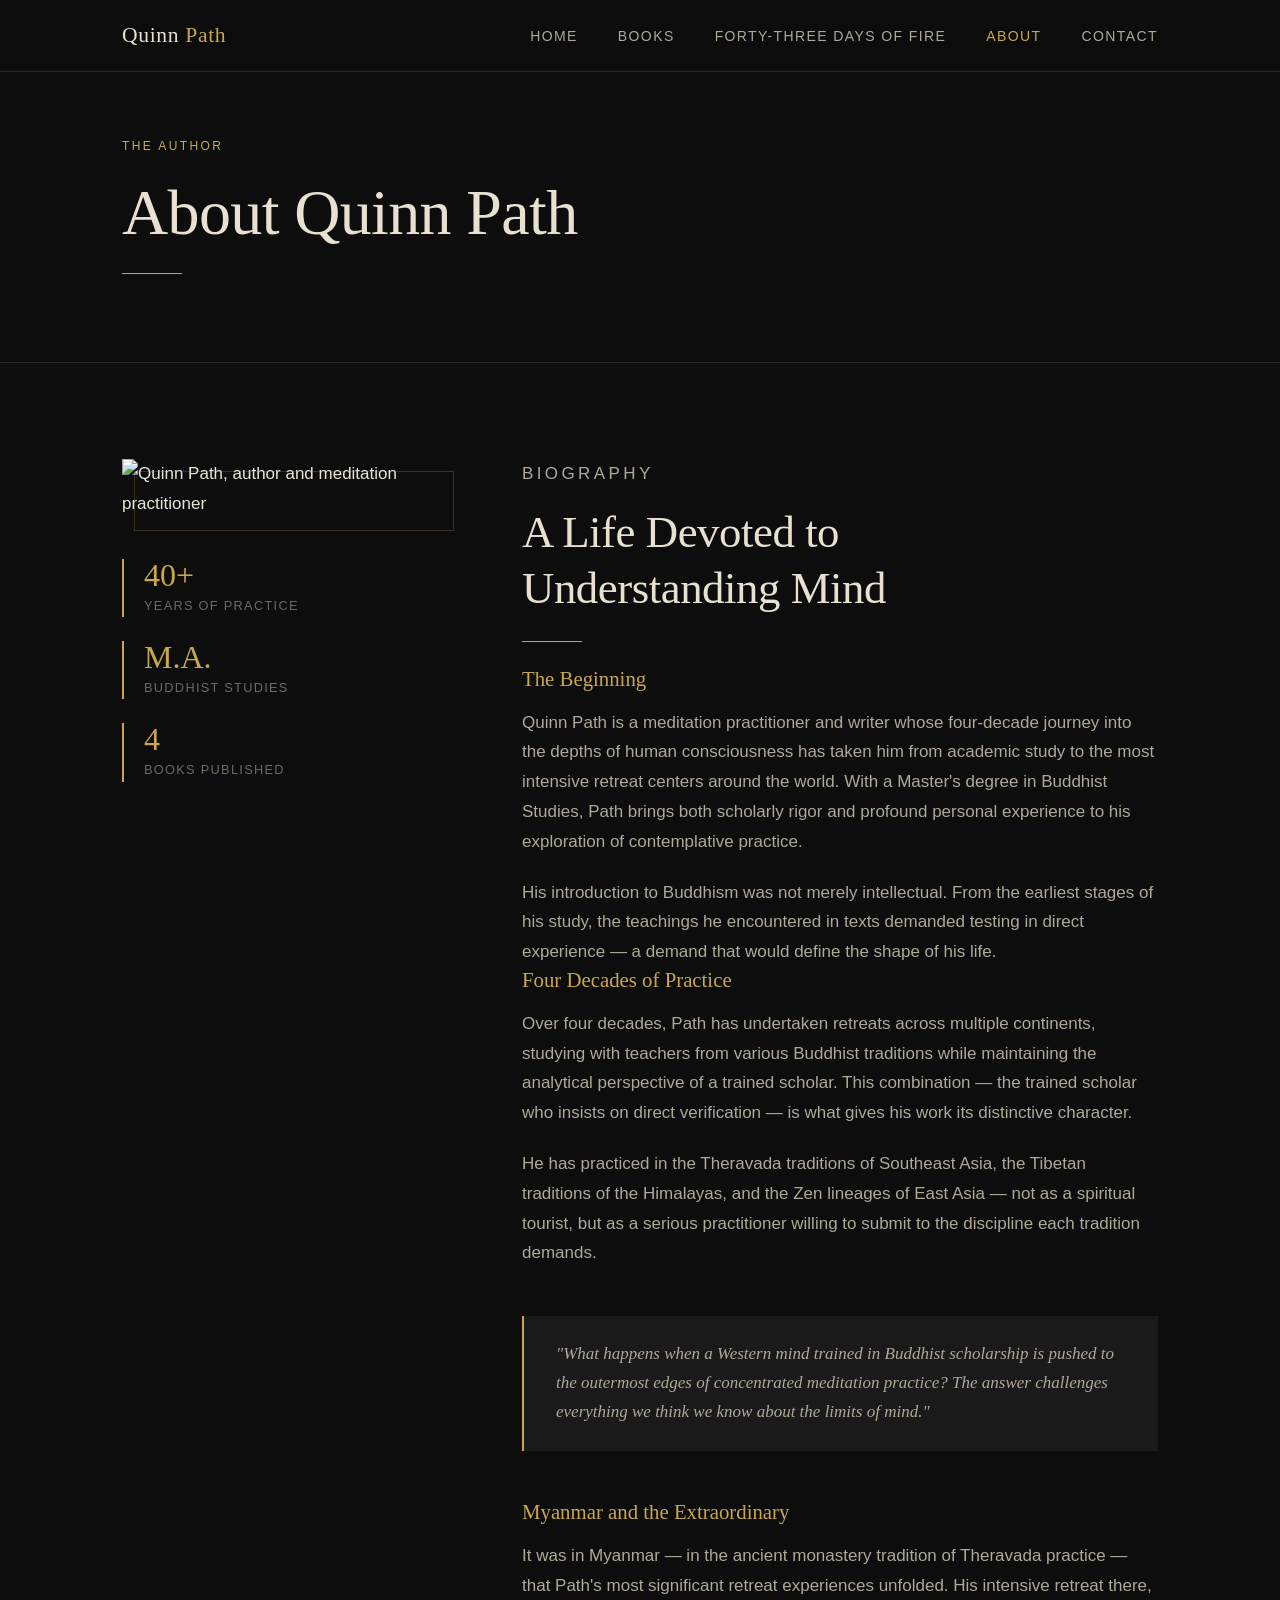
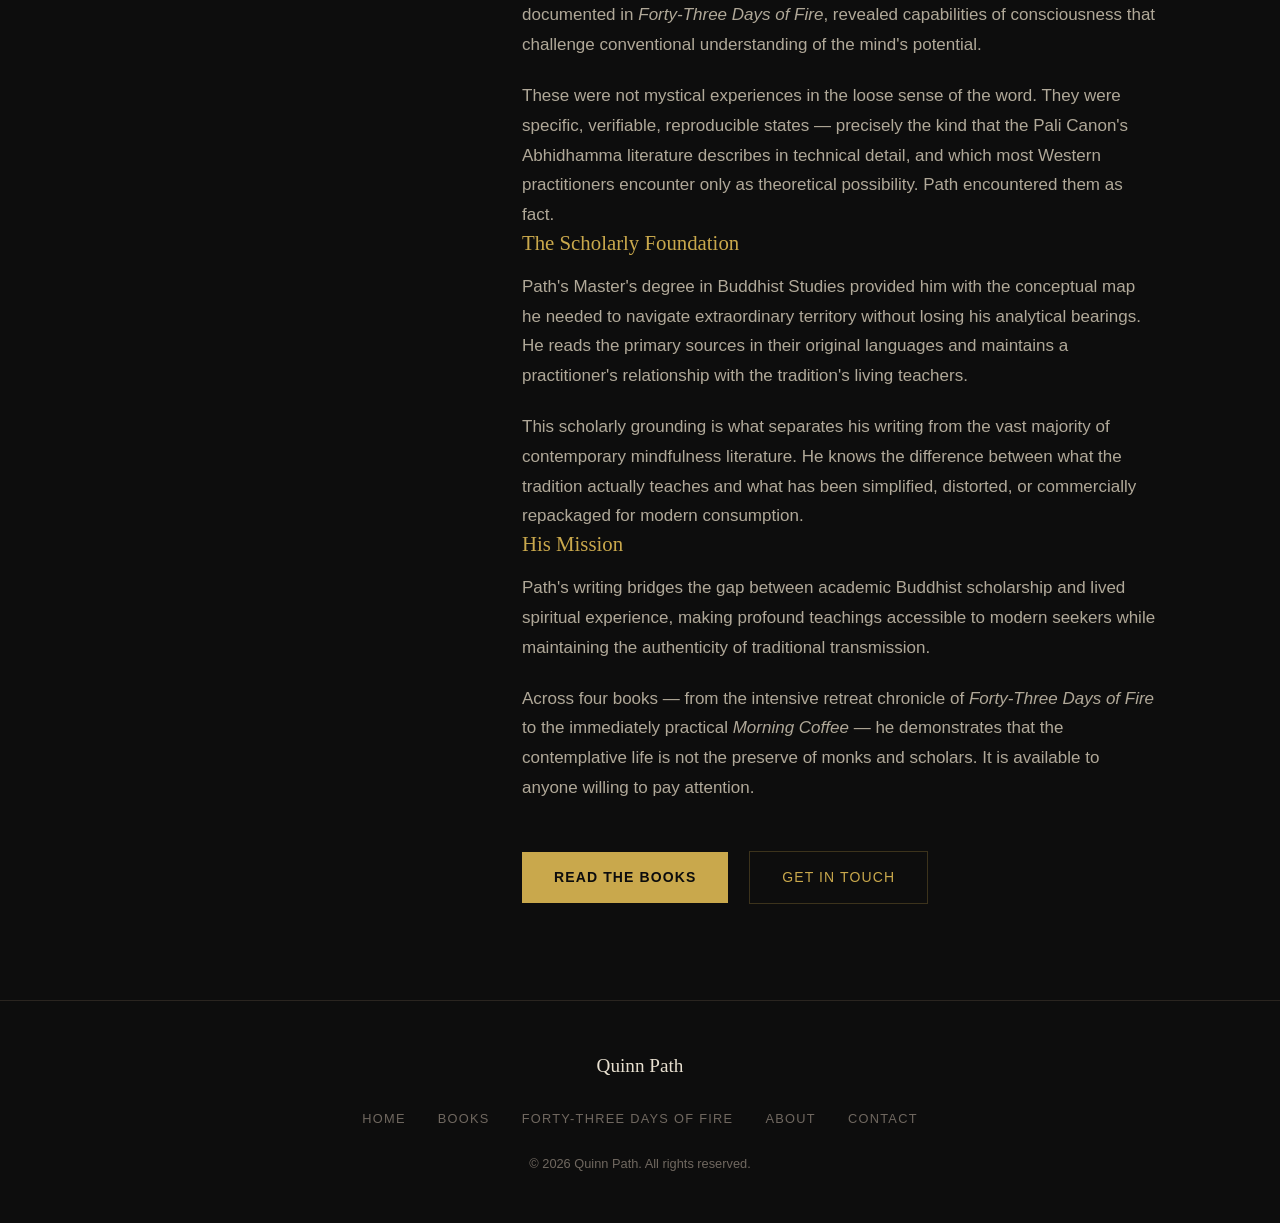
==== about.html @ c8786778 "Initial commit: Quinn Path author website" ====
<!DOCTYPE html>
<html lang="en">
<head>
  <meta charset="UTF-8">
  <meta name="viewport" content="width=device-width, initial-scale=1.0">
  <title>About — Quinn Path</title>
  <meta name="description" content="Quinn Path is a meditation practitioner and writer with a Master's in Buddhist Studies and over four decades of intensive retreat experience across multiple continents.">
  <meta name="keywords" content="Quinn Path biography, Buddhist Studies, meditation retreat, Myanmar, consciousness, contemplative practitioner">
  <meta property="og:title" content="About Quinn Path">
  <meta property="og:description" content="Four decades of intensive practice, academic Buddhist scholarship, and direct experience of the extraordinary capabilities of consciousness.">
  <meta property="og:type" content="website">
  <link rel="icon" type="image/svg+xml" href="favicon.svg">
  <link rel="stylesheet" href="css/styles.css">
</head>
<body>

  <!-- Navigation -->
  <nav class="nav" role="navigation" aria-label="Main navigation">
    <div class="nav__inner">
      <a href="index.html" class="nav__logo">Quinn <span>Path</span></a>
      <button class="nav__toggle" aria-label="Toggle menu" aria-expanded="false">
        <span></span><span></span><span></span>
      </button>
      <ul class="nav__links">
        <li><a href="index.html">Home</a></li>
        <li><a href="books.html">Books</a></li>
        <li><a href="forty-three-days.html">Forty-Three Days of Fire</a></li>
        <li><a href="about.html">About</a></li>
        <li><a href="contact.html">Contact</a></li>
      </ul>
    </div>
  </nav>

  <!-- Page Hero -->
  <div class="page-hero">
    <div class="container">
      <p class="page-hero__eyebrow">The Author</p>
      <h1>About Quinn Path</h1>
      <div class="divider" style="margin-top:1.25rem;"></div>
    </div>
  </div>

  <!-- About Body -->
  <section class="section">
    <div class="container">
      <div class="about-layout">

        <!-- Photo Column -->
        <div class="about-photo reveal">
          <div class="about-photo-frame">
            <img
              src="quyen%20profile%20pic1.jpeg"
              alt="Quinn Path, author and meditation practitioner"
            >
          </div>
          <div style="margin-top:2.5rem;">
            <div class="stat" style="margin-bottom:1.5rem;">
              <div class="stat__number">40+</div>
              <div class="stat__label">Years of Practice</div>
            </div>
            <div class="stat" style="margin-bottom:1.5rem;">
              <div class="stat__number">M.A.</div>
              <div class="stat__label">Buddhist Studies</div>
            </div>
            <div class="stat">
              <div class="stat__number">4</div>
              <div class="stat__label">Books Published</div>
            </div>
          </div>
        </div>

        <!-- Text Column -->
        <div class="about-body">

          <div class="reveal">
            <p class="section-label">Biography</p>
            <h2 style="margin-bottom:1rem;">A Life Devoted to<br>Understanding Mind</h2>
            <div class="divider"></div>
          </div>

          <div class="reveal">
            <h3>The Beginning</h3>
            <p>
              Quinn Path is a meditation practitioner and writer whose four-decade journey
              into the depths of human consciousness has taken him from academic study to
              the most intensive retreat centers around the world. With a Master's degree
              in Buddhist Studies, Path brings both scholarly rigor and profound personal
              experience to his exploration of contemplative practice.
            </p>
            <p>
              His introduction to Buddhism was not merely intellectual. From the earliest
              stages of his study, the teachings he encountered in texts demanded testing
              in direct experience — a demand that would define the shape of his life.
            </p>
          </div>

          <div class="reveal">
            <h3>Four Decades of Practice</h3>
            <p>
              Over four decades, Path has undertaken retreats across multiple continents,
              studying with teachers from various Buddhist traditions while maintaining
              the analytical perspective of a trained scholar. This combination — the
              trained scholar who insists on direct verification — is what gives his work
              its distinctive character.
            </p>
            <p>
              He has practiced in the Theravada traditions of Southeast Asia, the Tibetan
              traditions of the Himalayas, and the Zen lineages of East Asia — not as a
              spiritual tourist, but as a serious practitioner willing to submit to
              the discipline each tradition demands.
            </p>
          </div>

          <div class="pull-quote reveal">
            <p>
              "What happens when a Western mind trained in Buddhist scholarship is pushed
              to the outermost edges of concentrated meditation practice? The answer
              challenges everything we think we know about the limits of mind."
            </p>
          </div>

          <div class="reveal">
            <h3>Myanmar and the Extraordinary</h3>
            <p>
              It was in Myanmar — in the ancient monastery tradition of Theravada
              practice — that Path's most significant retreat experiences unfolded.
              His intensive retreat there, documented in <em>Forty-Three Days of Fire</em>,
              revealed capabilities of consciousness that challenge conventional
              understanding of the mind's potential.
            </p>
            <p>
              These were not mystical experiences in the loose sense of the word.
              They were specific, verifiable, reproducible states — precisely the kind
              that the Pali Canon's Abhidhamma literature describes in technical detail,
              and which most Western practitioners encounter only as theoretical possibility.
              Path encountered them as fact.
            </p>
          </div>

          <div class="reveal">
            <h3>The Scholarly Foundation</h3>
            <p>
              Path's Master's degree in Buddhist Studies provided him with the conceptual
              map he needed to navigate extraordinary territory without losing his
              analytical bearings. He reads the primary sources in their original languages
              and maintains a practitioner's relationship with the tradition's living
              teachers.
            </p>
            <p>
              This scholarly grounding is what separates his writing from the vast majority
              of contemporary mindfulness literature. He knows the difference between
              what the tradition actually teaches and what has been simplified, distorted,
              or commercially repackaged for modern consumption.
            </p>
          </div>

          <div class="reveal">
            <h3>His Mission</h3>
            <p>
              Path's writing bridges the gap between academic Buddhist scholarship and
              lived spiritual experience, making profound teachings accessible to modern
              seekers while maintaining the authenticity of traditional transmission.
            </p>
            <p>
              Across four books — from the intensive retreat chronicle of
              <em>Forty-Three Days of Fire</em> to the immediately practical
              <em>Morning Coffee</em> — he demonstrates that the contemplative life
              is not the preserve of monks and scholars. It is available to anyone
              willing to pay attention.
            </p>
          </div>

          <div class="reveal" style="margin-top:3rem;">
            <a href="books.html" class="btn btn--gold" style="margin-right:1rem;">Read the Books</a>
            <a href="contact.html" class="btn btn--outline">Get in Touch</a>
          </div>

        </div>
      </div>
    </div>
  </section>

  <!-- Footer -->
  <footer class="footer">
    <div class="container">
      <div class="footer__name">Quinn Path</div>
      <ul class="footer__links">
        <li><a href="index.html">Home</a></li>
        <li><a href="books.html">Books</a></li>
        <li><a href="forty-three-days.html">Forty-Three Days of Fire</a></li>
        <li><a href="about.html">About</a></li>
        <li><a href="contact.html">Contact</a></li>
      </ul>
      <p class="footer__copy">&copy; <span id="yr"></span> Quinn Path. All rights reserved.</p>
    </div>
  </footer>

  <script>document.getElementById('yr').textContent = new Date().getFullYear();</script>
  <script src="js/main.js"></script>
</body>
</html>
---- css/styles.css ----
/* ============================================================
   Quinn Path — Author Website
   Shared Stylesheet
   ============================================================ */

/* ---------- Reset & Base ---------- */
*, *::before, *::after {
  box-sizing: border-box;
  margin: 0;
  padding: 0;
}

:root {
  --bg-primary:    #0d0d0d;
  --bg-secondary:  #141414;
  --bg-card:       #1a1a1a;
  --bg-raised:     #212121;
  --gold:          #c9a84c;
  --gold-light:    #e0c070;
  --gold-dim:      #8a6e2f;
  --text-primary:  #e8e0d0;
  --text-secondary:#b0a898;
  --text-muted:    #706860;
  --border:        #2a2520;
  --border-gold:   rgba(201,168,76,0.25);
  --font-serif:    Georgia, 'Times New Roman', serif;
  --font-sans:     'Helvetica Neue', Arial, sans-serif;
  --max-w:         1100px;
  --nav-h:         72px;
  --transition:    0.3s ease;
}

html {
  font-size: 16px;
  scroll-behavior: smooth;
}

body {
  background-color: var(--bg-primary);
  color: var(--text-primary);
  font-family: var(--font-sans);
  font-size: 1.0625rem;
  line-height: 1.75;
  min-height: 100vh;
  -webkit-font-smoothing: antialiased;
}

a {
  color: var(--gold);
  text-decoration: none;
  transition: color var(--transition);
}
a:hover { color: var(--gold-light); }

img {
  display: block;
  max-width: 100%;
}

/* ---------- Typography ---------- */
h1, h2, h3, h4 {
  font-family: var(--font-serif);
  font-weight: normal;
  line-height: 1.25;
  color: var(--text-primary);
}

h1 { font-size: clamp(2.4rem, 5vw, 4rem); letter-spacing: -0.01em; }
h2 { font-size: clamp(1.8rem, 3.5vw, 2.8rem); letter-spacing: -0.01em; }
h3 { font-size: clamp(1.25rem, 2.5vw, 1.75rem); }
h4 { font-size: 1.2rem; }

p { margin-bottom: 1.25em; }
p:last-child { margin-bottom: 0; }

.gold { color: var(--gold); }
.serif { font-family: var(--font-serif); }

/* ---------- Layout ---------- */
.container {
  max-width: var(--max-w);
  margin: 0 auto;
  padding: 0 2rem;
}

.section {
  padding: 6rem 0;
}

.section--sm {
  padding: 4rem 0;
}

/* ---------- Navigation ---------- */
.nav {
  position: fixed;
  top: 0;
  left: 0;
  right: 0;
  z-index: 100;
  height: var(--nav-h);
  background: rgba(13,13,13,0.92);
  backdrop-filter: blur(12px);
  -webkit-backdrop-filter: blur(12px);
  border-bottom: 1px solid var(--border);
  transition: box-shadow var(--transition);
}

.nav.scrolled {
  box-shadow: 0 2px 24px rgba(0,0,0,0.6);
}

.nav__inner {
  max-width: var(--max-w);
  margin: 0 auto;
  padding: 0 2rem;
  height: 100%;
  display: flex;
  align-items: center;
  justify-content: space-between;
}

.nav__logo {
  font-family: var(--font-serif);
  font-size: 1.35rem;
  color: var(--text-primary);
  letter-spacing: 0.03em;
}
.nav__logo span { color: var(--gold); }
.nav__logo:hover { color: var(--text-primary); }

.nav__links {
  display: flex;
  align-items: center;
  gap: 2.5rem;
  list-style: none;
}

.nav__links a {
  font-family: var(--font-sans);
  font-size: 0.875rem;
  letter-spacing: 0.1em;
  text-transform: uppercase;
  color: var(--text-secondary);
  transition: color var(--transition);
}
.nav__links a:hover,
.nav__links a.active {
  color: var(--gold);
}

.nav__toggle {
  display: none;
  flex-direction: column;
  gap: 5px;
  cursor: pointer;
  padding: 4px;
  background: none;
  border: none;
}
.nav__toggle span {
  display: block;
  width: 24px;
  height: 1.5px;
  background: var(--text-secondary);
  transition: var(--transition);
}

/* ---------- Mobile Nav ---------- */
@media (max-width: 768px) {
  .nav__toggle { display: flex; }

  .nav__links {
    position: fixed;
    top: var(--nav-h);
    left: 0; right: 0;
    background: var(--bg-secondary);
    border-bottom: 1px solid var(--border);
    flex-direction: column;
    align-items: flex-start;
    gap: 0;
    padding: 1.5rem 2rem;
    transform: translateY(-110%);
    opacity: 0;
    transition: transform 0.35s ease, opacity 0.35s ease;
    pointer-events: none;
  }
  .nav__links.open {
    transform: translateY(0);
    opacity: 1;
    pointer-events: auto;
  }
  .nav__links li { width: 100%; }
  .nav__links a {
    display: block;
    padding: 0.85rem 0;
    border-bottom: 1px solid var(--border);
    font-size: 0.9rem;
  }
  .nav__links li:last-child a { border-bottom: none; }
}

/* ---------- Buttons ---------- */
.btn {
  display: inline-flex;
  align-items: center;
  gap: 0.5rem;
  padding: 0.85rem 2rem;
  font-family: var(--font-sans);
  font-size: 0.875rem;
  letter-spacing: 0.08em;
  text-transform: uppercase;
  border: none;
  cursor: pointer;
  transition: var(--transition);
  text-decoration: none;
}

.btn--gold {
  background: var(--gold);
  color: #0d0d0d;
  font-weight: 600;
}
.btn--gold:hover {
  background: var(--gold-light);
  color: #0d0d0d;
}

.btn--outline {
  background: transparent;
  color: var(--gold);
  border: 1px solid var(--border-gold);
}
.btn--outline:hover {
  background: rgba(201,168,76,0.08);
  color: var(--gold-light);
  border-color: var(--gold);
}

/* ---------- Divider ---------- */
.divider {
  width: 60px;
  height: 1px;
  background: var(--gold);
  margin: 1.5rem 0;
}

.divider--center { margin: 1.5rem auto; }

/* ---------- Section Label ---------- */
.section-label {
  font-family: var(--font-sans);
  font-size: 0.75rem;
  letter-spacing: 0.2em;
  text-transform: uppercase;
  color: var(--gold);
  margin-bottom: 1rem;
}

/* ---------- Hero ---------- */
.hero {
  min-height: 100vh;
  display: flex;
  align-items: center;
  padding: calc(var(--nav-h) + 3rem) 0 4rem;
  position: relative;
  overflow: hidden;
}

.hero::before {
  content: '';
  position: absolute;
  inset: 0;
  background: radial-gradient(ellipse at 60% 40%, rgba(201,168,76,0.05) 0%, transparent 65%);
  pointer-events: none;
}

.hero__inner {
  display: grid;
  grid-template-columns: 1fr auto;
  gap: 4rem;
  align-items: center;
}

.hero__text { max-width: 620px; }

.hero__eyebrow {
  font-family: var(--font-sans);
  font-size: 0.8rem;
  letter-spacing: 0.25em;
  text-transform: uppercase;
  color: var(--gold);
  margin-bottom: 1.5rem;
}

.hero__title {
  font-size: clamp(3rem, 7vw, 5.5rem);
  line-height: 1.05;
  margin-bottom: 1rem;
}

.hero__tagline {
  font-family: var(--font-serif);
  font-size: clamp(1.1rem, 2vw, 1.4rem);
  color: var(--text-secondary);
  font-style: italic;
  margin-bottom: 2.5rem;
  line-height: 1.5;
}

.hero__actions {
  display: flex;
  gap: 1rem;
  flex-wrap: wrap;
}

.hero__photo-wrap {
  position: relative;
  flex-shrink: 0;
}

.hero__photo {
  width: clamp(220px, 25vw, 340px);
  height: clamp(280px, 32vw, 440px);
  object-fit: cover;
  object-position: top center;
  filter: grayscale(20%) contrast(1.05);
}

.hero__photo-frame {
  position: absolute;
  inset: 16px -16px -16px 16px;
  border: 1px solid var(--border-gold);
  pointer-events: none;
}

@media (max-width: 768px) {
  .hero__inner {
    grid-template-columns: 1fr;
    text-align: center;
  }
  .hero__photo-wrap {
    order: -1;
    margin: 0 auto;
  }
  .hero__photo {
    width: 200px;
    height: 260px;
  }
  .hero__photo-frame { display: none; }
  .hero__actions { justify-content: center; }
  .divider { margin-left: auto; margin-right: auto; }
}

/* ---------- Book Cards ---------- */
.books-grid {
  display: grid;
  grid-template-columns: repeat(auto-fill, minmax(220px, 1fr));
  gap: 2rem;
}

.book-card {
  background: var(--bg-card);
  border: 1px solid var(--border);
  padding: 2rem 1.75rem;
  transition: border-color var(--transition), transform var(--transition);
  position: relative;
}

.book-card:hover {
  border-color: var(--border-gold);
  transform: translateY(-4px);
}

.book-card__number {
  font-family: var(--font-serif);
  font-size: 3rem;
  color: var(--border);
  line-height: 1;
  margin-bottom: 1.25rem;
  font-style: italic;
}

.book-card__title {
  font-family: var(--font-serif);
  font-size: 1.15rem;
  color: var(--text-primary);
  margin-bottom: 0.75rem;
  line-height: 1.3;
}

.book-card__desc {
  font-size: 0.9rem;
  color: var(--text-secondary);
  line-height: 1.65;
  margin-bottom: 1.25rem;
}

.book-card__formats {
  display: flex;
  flex-wrap: wrap;
  gap: 0.4rem;
  margin-bottom: 1.5rem;
}

.format-tag {
  font-size: 0.7rem;
  letter-spacing: 0.1em;
  text-transform: uppercase;
  color: var(--gold);
  border: 1px solid var(--border-gold);
  padding: 0.2rem 0.6rem;
}

.book-card__stars {
  font-size: 0.85rem;
  color: var(--gold);
  margin-bottom: 0.25rem;
}
.book-card__reviews {
  font-size: 0.8rem;
  color: var(--text-muted);
  margin-bottom: 1.5rem;
}

.book-card__cta {
  display: block;
  text-align: center;
  padding: 0.7rem 1rem;
  font-size: 0.8rem;
  letter-spacing: 0.1em;
  text-transform: uppercase;
  background: transparent;
  color: var(--gold);
  border: 1px solid var(--border-gold);
  transition: var(--transition);
}
.book-card__cta:hover {
  background: var(--gold);
  color: #0d0d0d;
}

/* ---------- Quote Block ---------- */
.pull-quote {
  border-left: 2px solid var(--gold);
  padding: 1.5rem 2rem;
  margin: 3rem 0;
  background: var(--bg-card);
}

.pull-quote p {
  font-family: var(--font-serif);
  font-size: 1.25rem;
  font-style: italic;
  color: var(--text-secondary);
  line-height: 1.7;
}

/* ---------- About Page ---------- */
.about-layout {
  display: grid;
  grid-template-columns: 320px 1fr;
  gap: 5rem;
  align-items: start;
}

.about-photo {
  position: sticky;
  top: calc(var(--nav-h) + 2rem);
}

.about-photo img {
  width: 100%;
  filter: grayscale(15%) contrast(1.05);
}

.about-photo-frame {
  position: relative;
}
.about-photo-frame::after {
  content: '';
  position: absolute;
  inset: 12px -12px -12px 12px;
  border: 1px solid var(--border-gold);
  pointer-events: none;
}

.about-body h3 {
  margin-top: 2.5rem;
  margin-bottom: 1rem;
  font-size: 1.3rem;
  color: var(--gold);
}
.about-body h3:first-child { margin-top: 0; }

.about-body p {
  color: var(--text-secondary);
  font-size: 1.0625rem;
}

@media (max-width: 900px) {
  .about-layout {
    grid-template-columns: 1fr;
    gap: 3rem;
  }
  .about-photo {
    position: relative;
    top: auto;
    max-width: 280px;
    margin: 0 auto;
  }
}

/* ---------- Diary Page ---------- */
.diary-empty {
  text-align: center;
  padding: 6rem 2rem;
  border: 1px dashed var(--border);
  background: var(--bg-card);
}

.diary-empty__icon {
  font-size: 3rem;
  margin-bottom: 1.5rem;
  opacity: 0.4;
}

.diary-empty h3 {
  font-family: var(--font-serif);
  font-size: 1.6rem;
  margin-bottom: 1rem;
  color: var(--text-secondary);
}

.diary-empty p {
  color: var(--text-muted);
  max-width: 400px;
  margin: 0 auto;
  font-style: italic;
}

/* ---------- Contact Form ---------- */
.contact-layout {
  display: grid;
  grid-template-columns: 1fr 1.5fr;
  gap: 5rem;
  align-items: start;
}

.contact-info h3 {
  font-size: 1.2rem;
  color: var(--gold);
  margin-bottom: 0.5rem;
  margin-top: 2rem;
  font-family: var(--font-serif);
}
.contact-info h3:first-child { margin-top: 0; }
.contact-info p {
  color: var(--text-secondary);
  font-size: 0.95rem;
}

.form-group {
  margin-bottom: 1.5rem;
}

.form-label {
  display: block;
  font-size: 0.8rem;
  letter-spacing: 0.12em;
  text-transform: uppercase;
  color: var(--text-muted);
  margin-bottom: 0.5rem;
}

.form-control {
  width: 100%;
  background: var(--bg-card);
  border: 1px solid var(--border);
  color: var(--text-primary);
  font-family: var(--font-sans);
  font-size: 1rem;
  padding: 0.85rem 1rem;
  outline: none;
  transition: border-color var(--transition);
  -webkit-appearance: none;
  appearance: none;
  border-radius: 0;
}

.form-control:focus {
  border-color: var(--gold);
}

.form-control::placeholder {
  color: var(--text-muted);
}

textarea.form-control {
  resize: vertical;
  min-height: 160px;
  font-family: var(--font-sans);
}

select.form-control {
  background-image: url("data:image/svg+xml,%3Csvg xmlns='http://www.w3.org/2000/svg' width='12' height='8' viewBox='0 0 12 8'%3E%3Cpath d='M1 1l5 5 5-5' stroke='%23706860' stroke-width='1.5' fill='none'/%3E%3C/svg%3E");
  background-repeat: no-repeat;
  background-position: right 1rem center;
  cursor: pointer;
}

select.form-control option {
  background: var(--bg-card);
}

.form-notice {
  font-size: 0.85rem;
  color: var(--text-muted);
  margin-top: 1rem;
  font-style: italic;
}

@media (max-width: 768px) {
  .contact-layout {
    grid-template-columns: 1fr;
    gap: 3rem;
  }
}

/* ---------- Page Hero (inner pages) ---------- */
.page-hero {
  padding: calc(var(--nav-h) + 4rem) 0 4rem;
  border-bottom: 1px solid var(--border);
}

.page-hero__eyebrow {
  font-size: 0.75rem;
  letter-spacing: 0.2em;
  text-transform: uppercase;
  color: var(--gold);
  margin-bottom: 1rem;
}

/* ---------- Footer ---------- */
.footer {
  border-top: 1px solid var(--border);
  padding: 3rem 0;
  text-align: center;
}

.footer__name {
  font-family: var(--font-serif);
  font-size: 1.2rem;
  color: var(--text-primary);
  margin-bottom: 0.5rem;
}

.footer__links {
  display: flex;
  justify-content: center;
  gap: 2rem;
  list-style: none;
  margin: 1.25rem 0;
  flex-wrap: wrap;
}

.footer__links a {
  font-size: 0.8rem;
  letter-spacing: 0.1em;
  text-transform: uppercase;
  color: var(--text-muted);
}
.footer__links a:hover { color: var(--gold); }

.footer__copy {
  font-size: 0.8rem;
  color: var(--text-muted);
}

/* ---------- Utilities ---------- */
.text-center { text-align: center; }
.mt-1 { margin-top: 1rem; }
.mt-2 { margin-top: 2rem; }
.mt-3 { margin-top: 3rem; }
.mb-1 { margin-bottom: 1rem; }
.mb-2 { margin-bottom: 2rem; }

/* ---------- Page Transitions ---------- */
body {
  animation: pageFadeIn 0.45s ease both;
}
@keyframes pageFadeIn {
  from { opacity: 0; transform: translateY(8px); }
  to   { opacity: 1; transform: translateY(0); }
}

/* ---------- Scroll reveal ---------- */
.reveal {
  opacity: 0;
  transform: translateY(20px);
  transition: opacity 0.6s ease, transform 0.6s ease;
}
.reveal.visible {
  opacity: 1;
  transform: none;
}

/* ---------- Intro Text ---------- */
.intro-text {
  font-family: var(--font-serif);
  font-size: clamp(1.1rem, 2vw, 1.3rem);
  color: var(--text-secondary);
  line-height: 1.8;
  max-width: 700px;
}

/* ---------- Stats Row ---------- */
.stats-row {
  display: flex;
  gap: 3rem;
  flex-wrap: wrap;
  margin-top: 3rem;
}

.stat {
  border-left: 2px solid var(--gold);
  padding-left: 1.25rem;
}

.stat__number {
  font-family: var(--font-serif);
  font-size: 2rem;
  color: var(--gold);
  line-height: 1;
  margin-bottom: 0.25rem;
}

.stat__label {
  font-size: 0.8rem;
  letter-spacing: 0.1em;
  text-transform: uppercase;
  color: var(--text-muted);
}
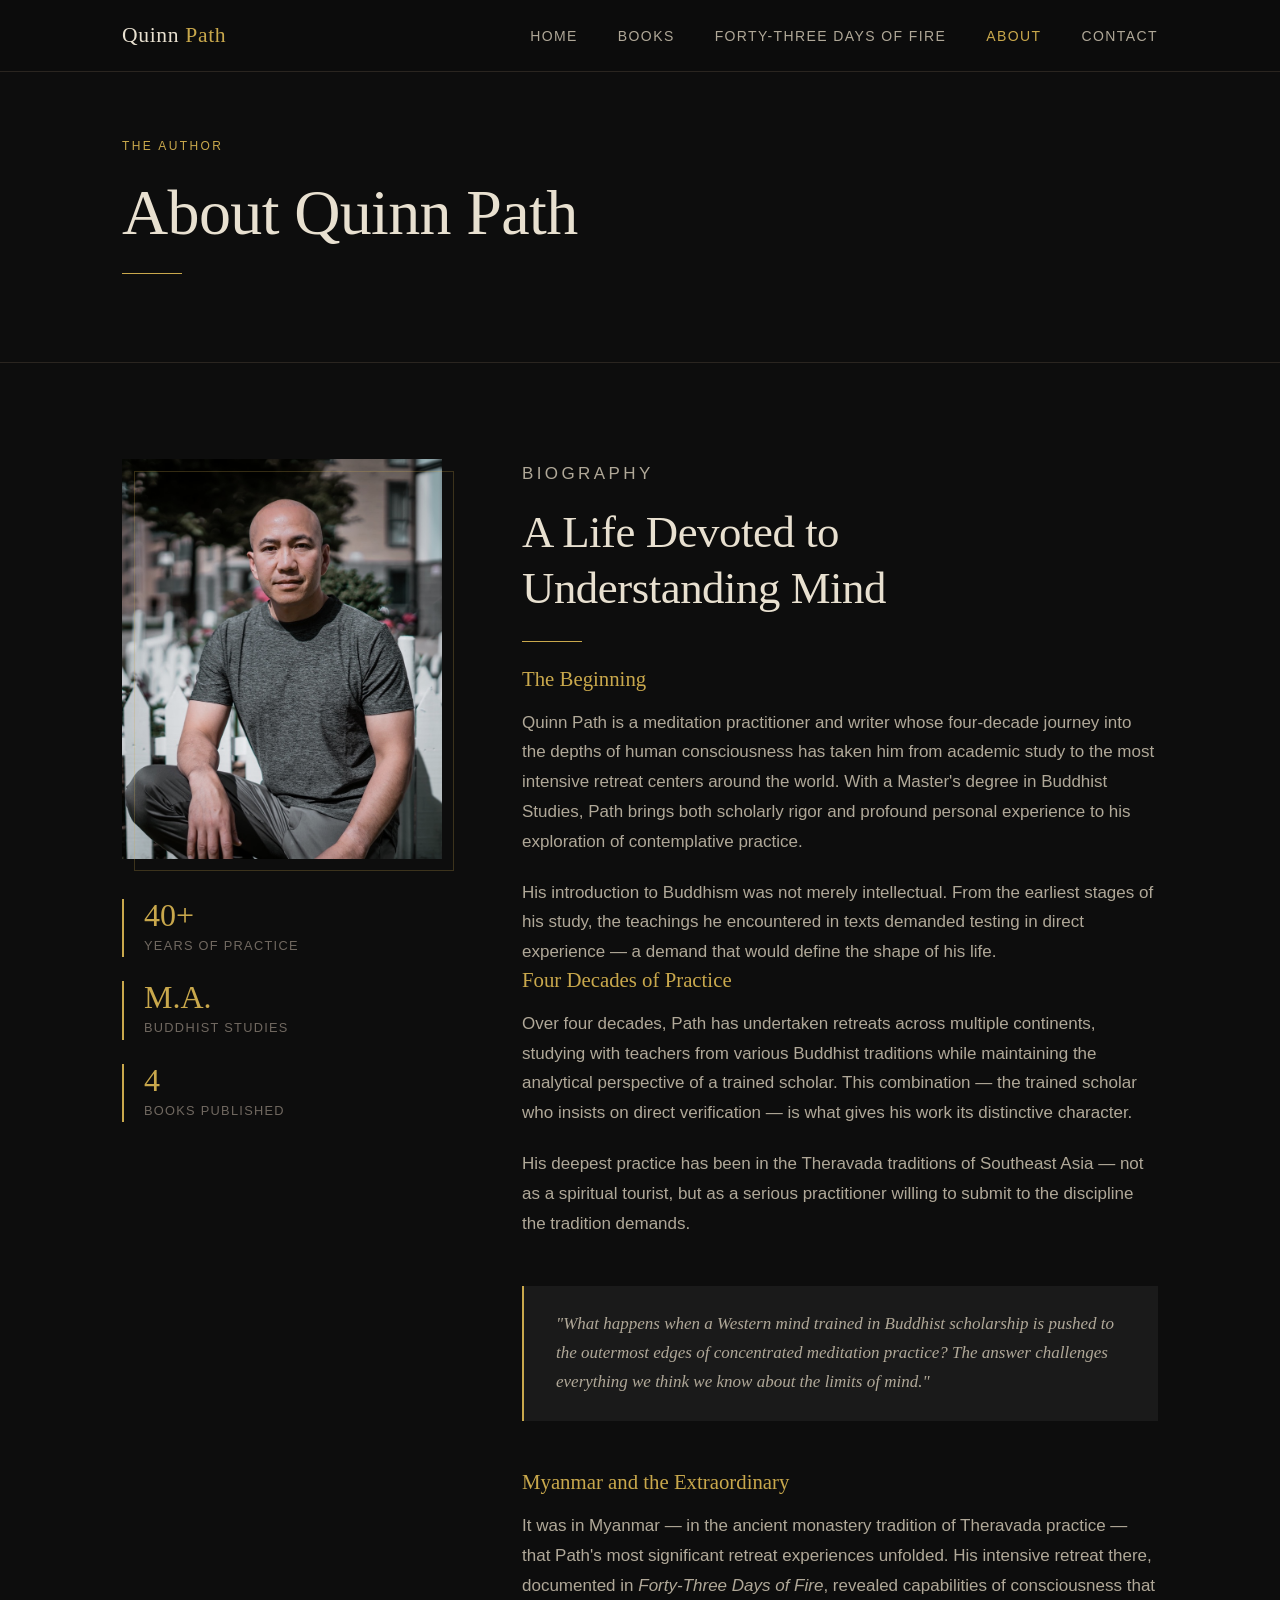
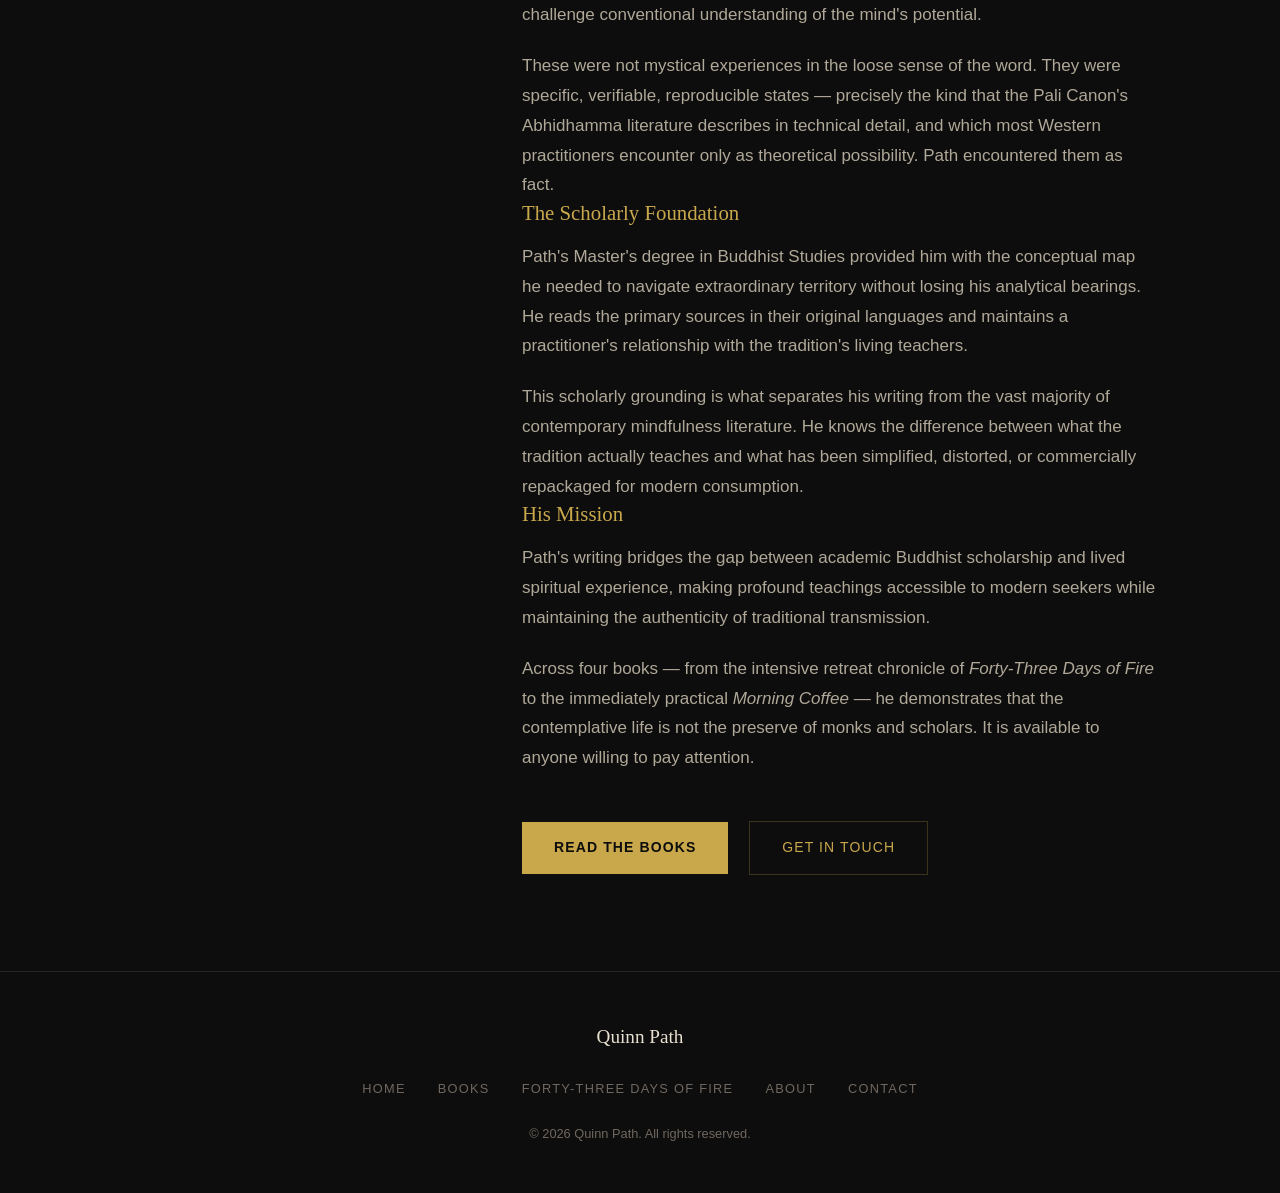
==== commit f5f55709: "Update book links, ratings, translations, and About page corrections" ====
--- a/about.html
+++ b/about.html
@@ -104,10 +104,9 @@
               its distinctive character.
             </p>
             <p>
-              He has practiced in the Theravada traditions of Southeast Asia, the Tibetan
-              traditions of the Himalayas, and the Zen lineages of East Asia — not as a
-              spiritual tourist, but as a serious practitioner willing to submit to
-              the discipline each tradition demands.
+              His deepest practice has been in the Theravada traditions of Southeast Asia —
+              not as a spiritual tourist, but as a serious practitioner willing to submit to
+              the discipline the tradition demands.
             </p>
           </div>
 
